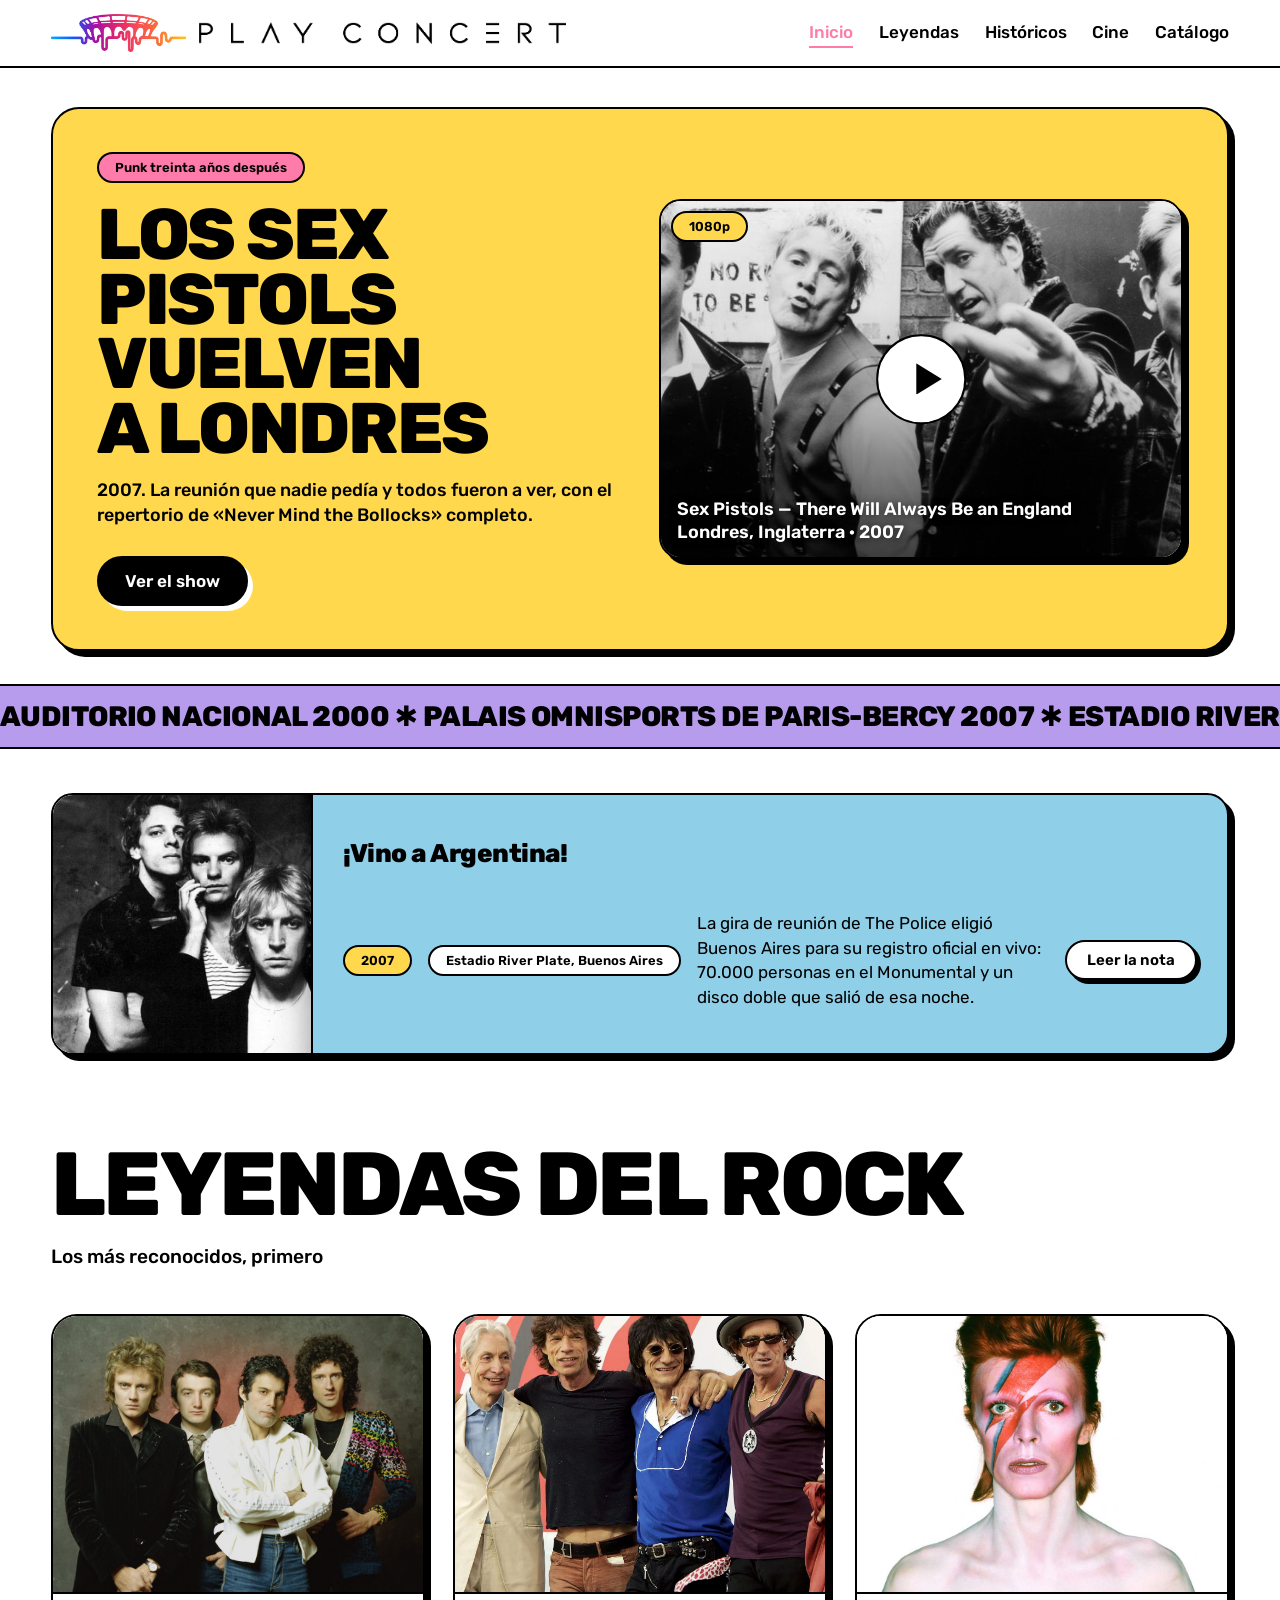
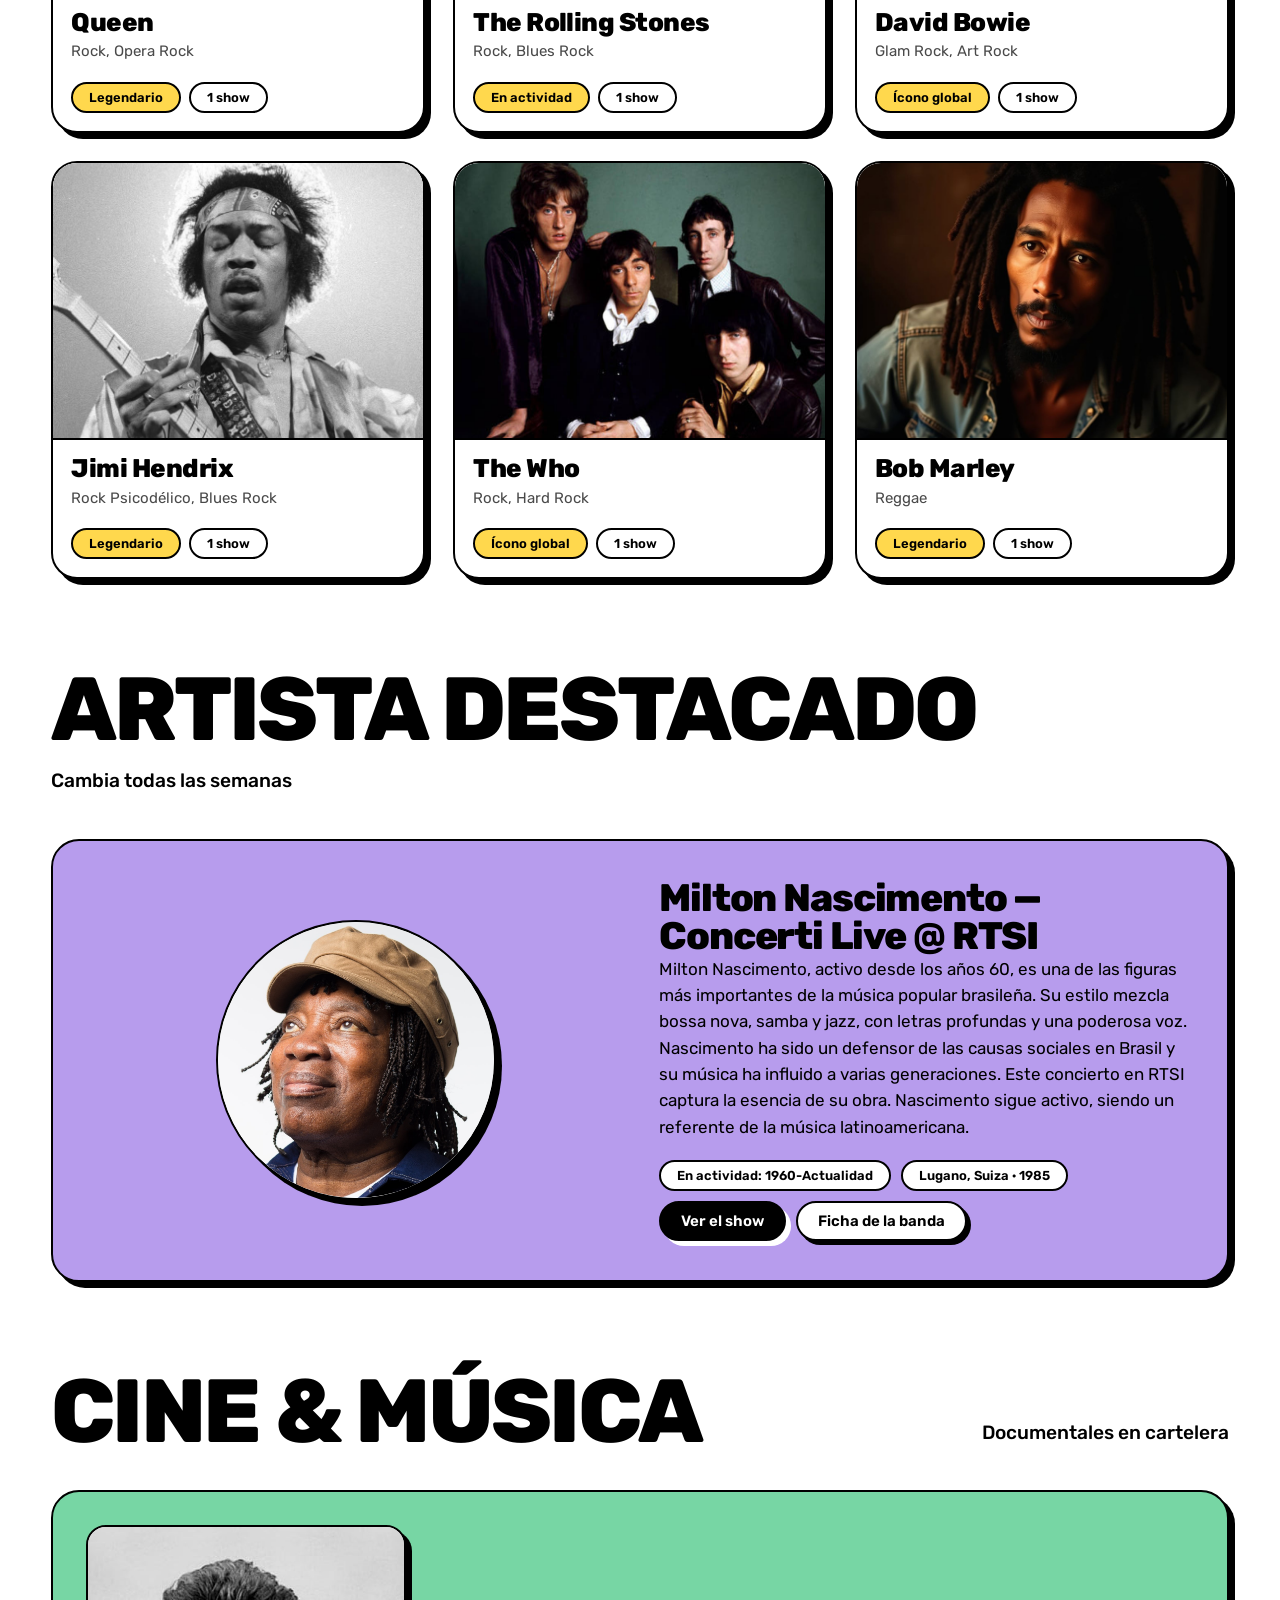
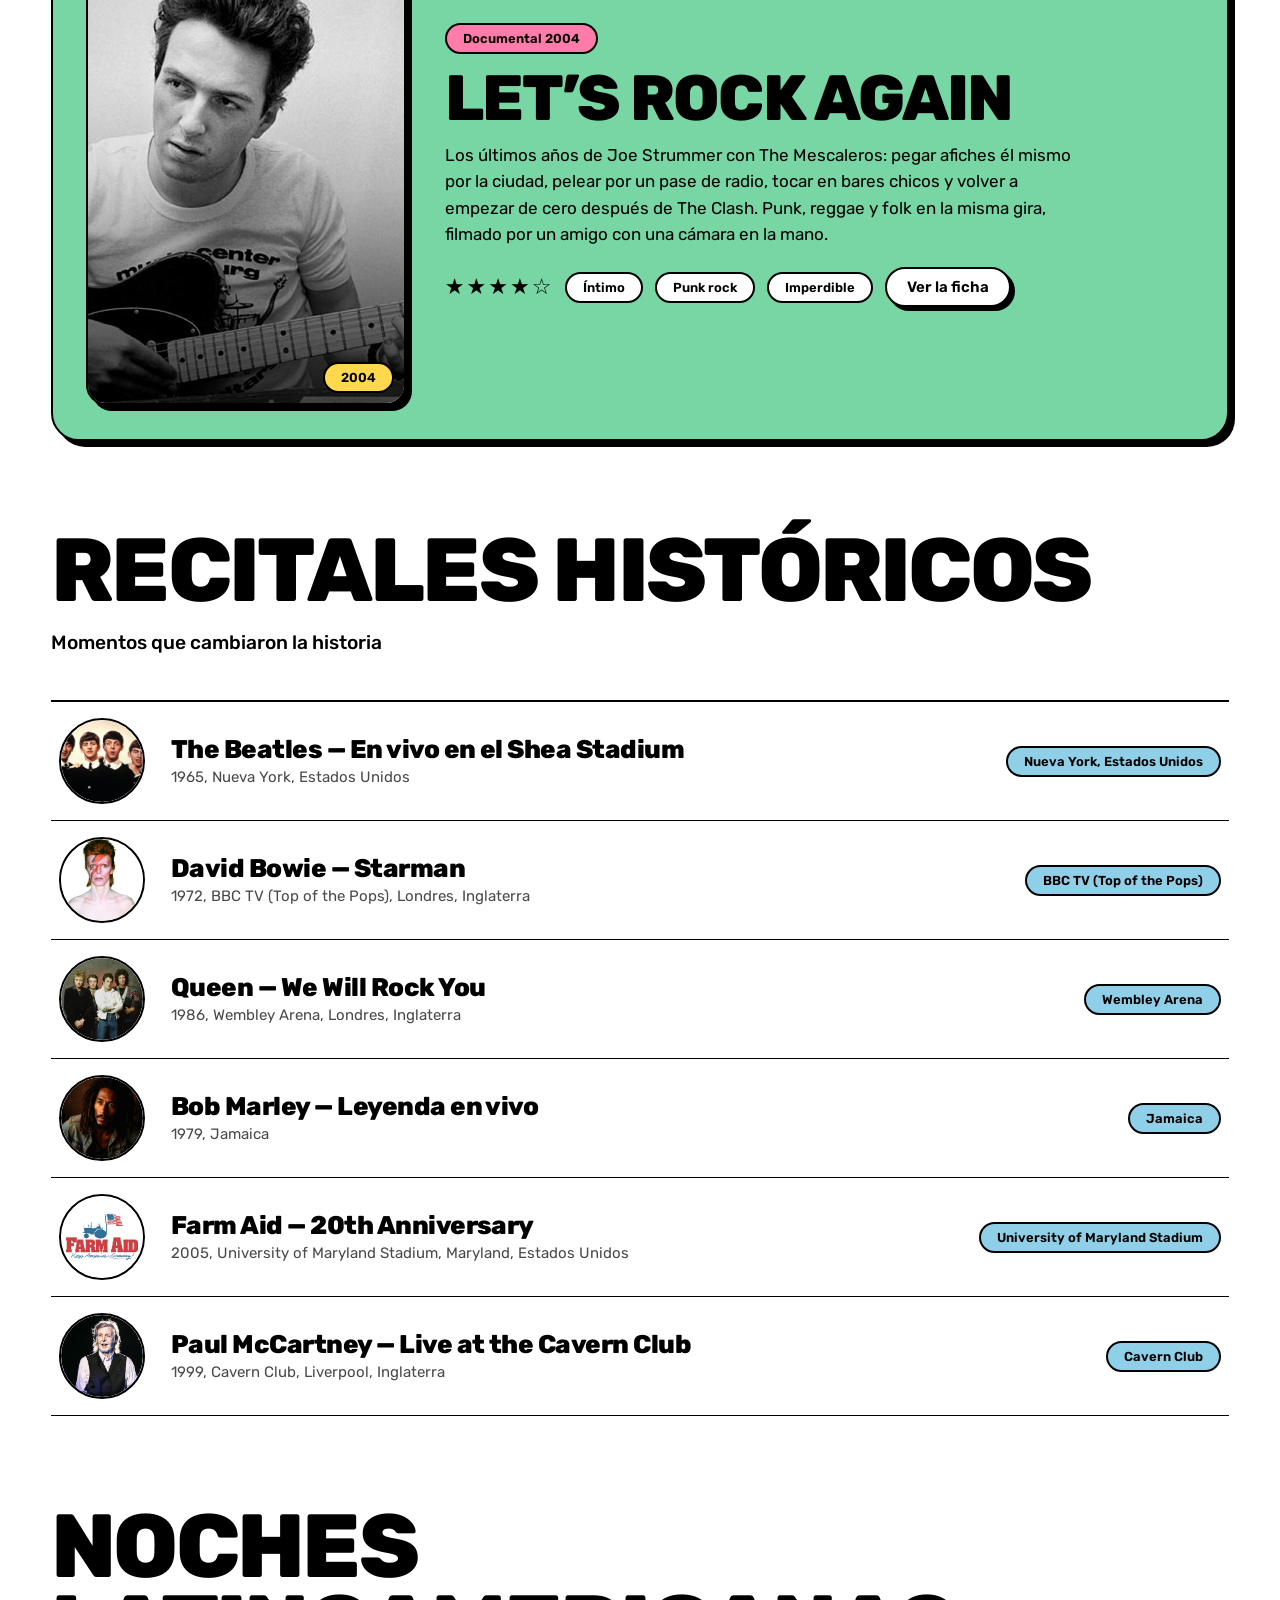
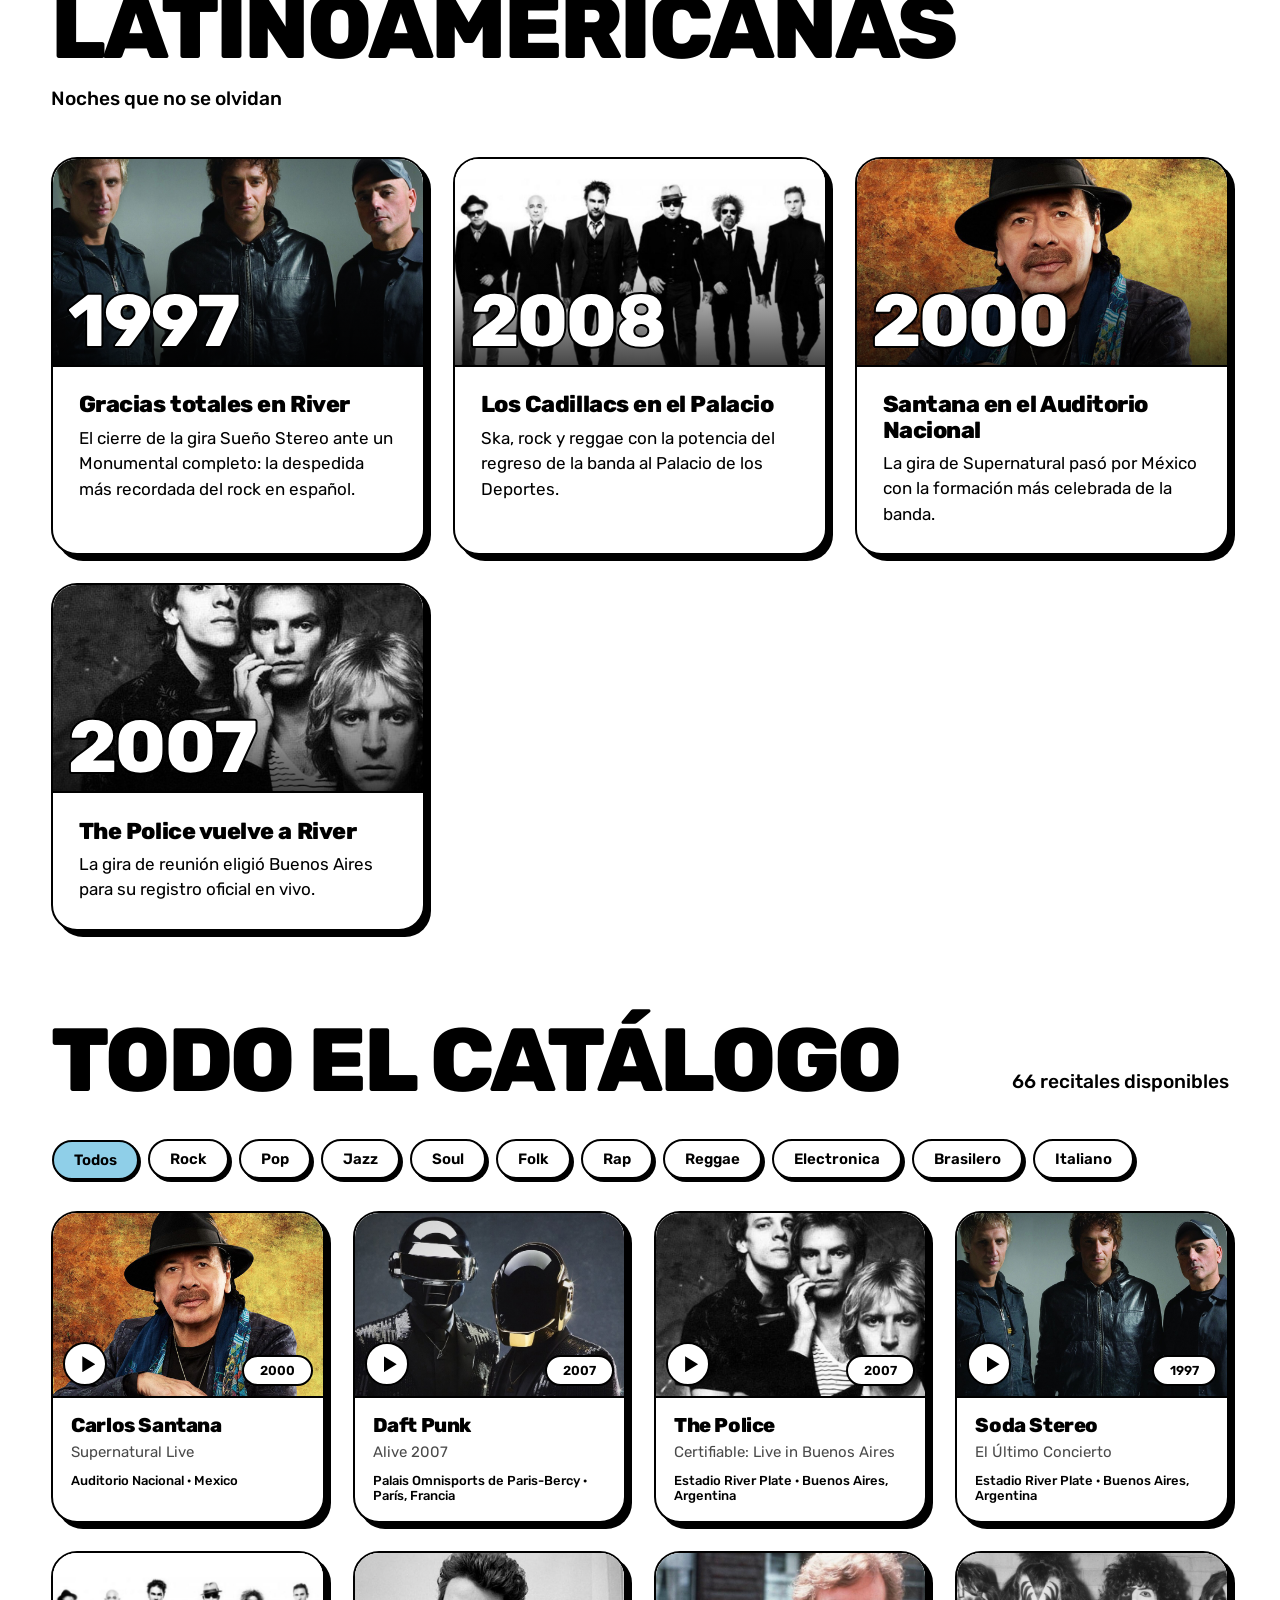
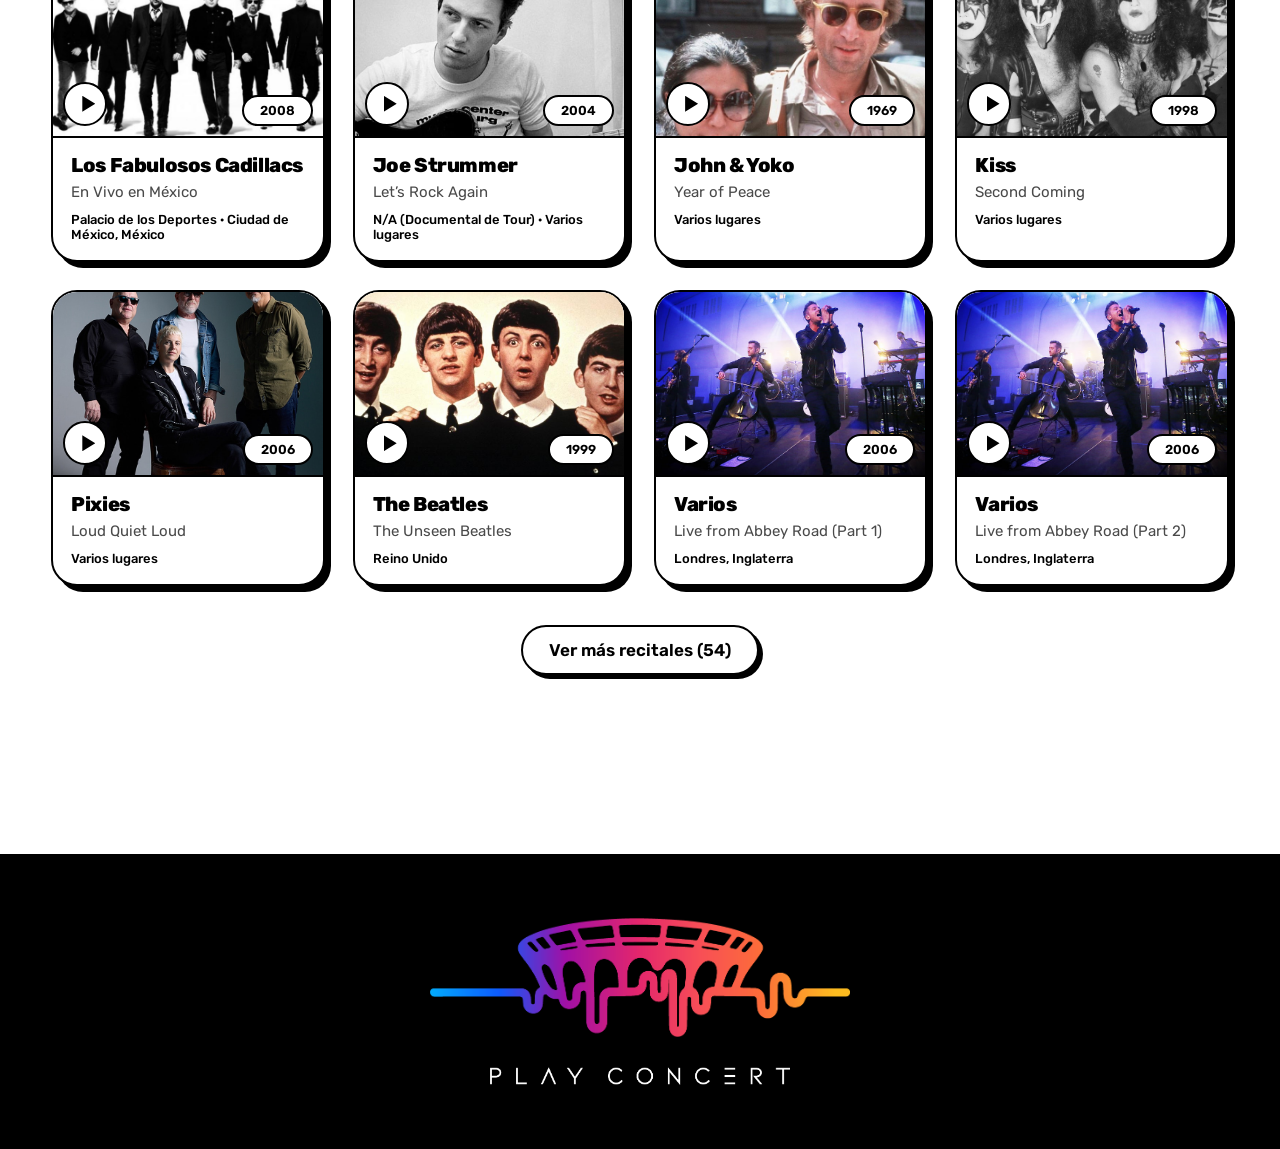
==== index.html @ de70a782 "PlayConcert: sitio de recitales, maquetado completo Multipágina estática sin build ni dependencias, " ====
<!DOCTYPE html>
<html lang="es">
<head>
<meta charset="UTF-8">
<meta name="viewport" content="width=device-width, initial-scale=1.0, viewport-fit=cover">
<title>PlayConcert — Tus bandas favoritas a un click</title>
<meta name="description" content="Recitales completos de las bandas que hicieron historia. Catálogo de shows en vivo, fichas de banda y cine sobre música.">
<link rel="preconnect" href="https://fonts.googleapis.com">
<link rel="preconnect" href="https://fonts.gstatic.com" crossorigin>
<link href="https://fonts.googleapis.com/css2?family=Rubik:ital,wght@0,400;0,500;0,600;0,800;1,400&display=swap" rel="stylesheet">
<link rel="icon" href="favicon.svg" type="image/svg+xml">
<link rel="stylesheet" href="styles.css">
</head>
<body data-pagina="home">

<header class="cabecera">
  <a class="marca" href="index.html">
    <img class="marca__iso" src="assets/marca/iso.png" alt="" width="961" height="273">
    <img class="marca__tipo" src="assets/marca/tipo.png" alt="PlayConcert" width="961" height="57">
  </a>
  <nav class="menu" aria-label="Principal">
    <a href="#inicio" aria-current="page">Inicio</a>
    <a href="#leyendas">Leyendas</a>
    <a href="#historicos">Históricos</a>
    <a href="#cine">Cine</a>
    <a href="#catalogo">Catálogo</a>
  </nav>
</header>

<main id="inicio">

  <!-- Hero: el recital destacado de la semana. Rota solo (semana ISO). -->
  <section class="hero" id="hero" aria-label="Recital destacado de la semana"></section>

  <div class="marquesina" id="marquesina" aria-hidden="true"></div>

  <!-- Alerta destacada: bandas que vinieron o vienen al país. -->
  <section class="seccion" style="padding-top:clamp(28px,3.4vw,52px)" aria-label="Novedad destacada">
    <div id="alerta"></div>
  </section>

  <section class="seccion" id="leyendas">
    <div class="seccion-cabecera">
      <h2 class="titulo-l">Leyendas del rock</h2>
      <p class="seccion-bajada">Los más reconocidos, primero</p>
    </div>
    <div class="grilla grilla--bandas" id="leyendas-grilla"></div>
  </section>

  <!-- Artista destacado: uno distinto por semana, de todo el catálogo. -->
  <section class="seccion">
    <div class="seccion-cabecera">
      <h2 class="titulo-l">Artista destacado</h2>
      <p class="seccion-bajada">Cambia todas las semanas</p>
    </div>
    <div id="destacado"></div>
  </section>

  <section class="seccion" id="cine">
    <div class="seccion-cabecera">
      <h2 class="titulo-l">Cine &amp; música</h2>
      <p class="seccion-bajada">Documentales en cartelera</p>
    </div>
    <div id="cine-caja"></div>
  </section>

  <section class="seccion" id="historicos">
    <div class="seccion-cabecera">
      <h2 class="titulo-l">Recitales históricos</h2>
      <p class="seccion-bajada">Momentos que cambiaron la historia</p>
    </div>
    <div class="lista" id="historicos-lista"></div>
  </section>

  <section class="seccion">
    <div class="seccion-cabecera">
      <h2 class="titulo-l">Noches latinoamericanas</h2>
      <p class="seccion-bajada">Noches que no se olvidan</p>
    </div>
    <div class="grilla grilla--bandas" id="latino-grilla"></div>
  </section>

  <section class="seccion" id="catalogo">
    <div class="seccion-cabecera">
      <h2 class="titulo-l">Todo el catálogo</h2>
      <p class="seccion-bajada" id="catalogo-total">Cargando catálogo</p>
    </div>
    <div class="filtros" id="catalogo-filtros" role="group" aria-label="Filtrar por género"></div>
    <div id="catalogo-grilla" class="grilla grilla--catalogo"></div>
    <div class="vacio oculto" id="catalogo-vacio">
      <img class="vacio__iso" src="assets/marca/iso.png" alt="" width="961" height="273">
      <p>Todavía no hay recitales de ese género en el catálogo.</p>
    </div>
    <div class="centrar" id="catalogo-mas"></div>
  </section>

  <div class="espacio"></div>
</main>

<footer class="pie">
  <img class="pie__iso" src="assets/marca/iso.png" alt="" width="961" height="273">
  <img class="pie__tipo" src="assets/marca/tipo.png" alt="PlayConcert" width="961" height="57">
</footer>

<script type="module" src="app.js"></script>
</body>
</html>
---- styles.css ----
/* =============================================================================
   PLAYCONCERT — hoja de estilos única.
   Neo-brutalismo: borde negro de 2px, sombra dura sin blur, tipografía Rubik
   apretada en mayúsculas para los títulos y paleta plana de cinco colores.

   Regla de oro del proyecto: donde hay un recital, una banda o una película,
   hay una FOTO. Los colores planos son sólo el fondo mientras la imagen carga
   (ver .media) y el borde de las fichas. Nunca un ícono en lugar de la foto.
   ========================================================================== */

/* --------------------------------------------------------------- 1. Tokens */

:root {
  --tinta: #000;
  --papel: #fff;
  --gris: #4a4a4a;
  --gris-suave: #f4f4f4;

  --rosa: #ff7ba9;
  --amarillo: #ffd84d;
  --celeste: #8fcfe8;
  --verde: #77d6a4;
  --violeta: #b79ced;

  --borde: 2px solid var(--tinta);
  --sombra: 6px 6px 0 var(--tinta);
  --sombra-chica: 4px 4px 0 var(--tinta);
  --sombra-alta: 9px 9px 0 var(--tinta);

  --radio: 26px;
  --radio-chico: 22px;
  --pildora: 999px;

  --margen: clamp(16px, 4vw, 56px);
  --aire: clamp(56px, 7vw, 104px);
}

* {
  box-sizing: border-box;
}

html {
  scroll-behavior: smooth;
  scroll-padding-top: 84px;
}

body {
  margin: 0;
  background: var(--papel);
  color: var(--tinta);
  font-family: Rubik, system-ui, -apple-system, sans-serif;
  font-size: 17px;
  -webkit-font-smoothing: antialiased;
  overflow-x: hidden;
}

a {
  color: inherit;
  text-decoration: none;
}

button {
  font: inherit;
  color: inherit;
}

img {
  max-width: 100%;
}

/* Foco visible y consistente: el teclado tiene que poder recorrer todo. */
:focus-visible {
  outline: 3px solid var(--rosa);
  outline-offset: 3px;
}

@media (prefers-reduced-motion: reduce) {
  * {
    animation: none !important;
    transition: none !important;
    scroll-behavior: auto !important;
  }
}

/* ---------------------------------------------------- 2. Piezas compartidas */

.titulo-xl,
.titulo-l,
.titulo-m,
.datos__titulo {
  margin: 0;
  font-weight: 800;
  text-transform: uppercase;
  letter-spacing: -0.03em;
  line-height: 0.9;
  text-wrap: balance;
  /* Palabras largas ("latinoamericanas") no pueden empujar el ancho de la
     columna: en mobile el título parte antes de desbordar la sección. */
  min-width: 0;
  overflow-wrap: break-word;
  hyphens: auto;
}

.titulo-xl {
  font-size: clamp(34px, 5.6vw, 84px);
}
.titulo-l {
  font-size: clamp(34px, 7vw, 104px);
}
/* Igual que .titulo-l pero un escalón abajo: en las páginas internas el H1 es
   el nombre del artista, y las secciones no tienen que pelearle el tamaño. */
.titulo-seccion {
  font-size: clamp(28px, 3.6vw, 56px);
}
.titulo-m {
  font-size: clamp(26px, 3vw, 44px);
  text-transform: none;
  line-height: 1;
}

.pildora {
  display: inline-flex;
  align-items: center;
  gap: 8px;
  border: var(--borde);
  border-radius: var(--pildora);
  background: var(--papel);
  padding: 6px 16px;
  font-size: 13px;
  font-weight: 600;
  white-space: nowrap;
}

.pildora--rosa {
  background: var(--rosa);
}
.pildora--amarilla {
  background: var(--amarillo);
}
.pildora--celeste {
  background: var(--celeste);
}
.pildora--verde {
  background: var(--verde);
}
.pildora--violeta {
  background: var(--violeta);
}

.boton {
  display: inline-flex;
  align-items: center;
  gap: 10px;
  cursor: pointer;
  border: var(--borde);
  border-radius: var(--pildora);
  background: var(--papel);
  padding: 13px 26px;
  font-size: 17px;
  font-weight: 600;
  box-shadow: var(--sombra-chica);
  transition: background 0.14s, transform 0.14s, box-shadow 0.14s;
}

.boton:hover {
  background: var(--amarillo);
  transform: translate(-2px, -2px);
  box-shadow: 6px 6px 0 var(--tinta);
}

.boton:active {
  transform: translate(2px, 2px);
  box-shadow: 2px 2px 0 var(--tinta);
}

.boton--fuerte {
  background: var(--tinta);
  color: var(--papel);
  box-shadow: 5px 5px 0 var(--papel);
}

.boton--fuerte:hover {
  background: var(--papel);
  color: var(--tinta);
  box-shadow: 5px 5px 0 var(--tinta);
}

.boton--chico {
  padding: 9px 20px;
  font-size: 15px;
}

.seccion {
  padding: var(--aire) var(--margen) 0;
}

.seccion-cabecera {
  display: flex;
  align-items: flex-end;
  justify-content: space-between;
  gap: 20px;
  flex-wrap: wrap;
  margin-bottom: clamp(22px, 3vw, 40px);
}

.seccion-bajada {
  margin: 0 0 8px;
  font-size: clamp(17px, 1.5vw, 22px);
  font-weight: 500;
}

/* La caja de imagen. El color plano es sólo el fondo mientras carga la foto;
   `object-position` alto porque casi todas las fotos del catálogo son retratos
   cuadrados y la cara queda arriba del centro geométrico. */
.media {
  display: block;
  position: relative;
  overflow: hidden;
  background: var(--gris-suave);
}

.media img {
  display: block;
  width: 100%;
  height: 100%;
  object-fit: cover;
  object-position: center 32%;
}

.media__marca {
  position: absolute;
  z-index: 1;
}

.media__marca--abajo-der {
  right: 10px;
  bottom: 10px;
}
.media__marca--arriba-izq {
  left: 10px;
  top: 10px;
}

/* Velo negro de abajo hacia arriba, para que el texto sobre foto se lea. */
.media--velo::after {
  content: "";
  position: absolute;
  inset: 0;
  background: linear-gradient(to top, rgb(0 0 0 / 0.72) 0%, rgb(0 0 0 / 0.15) 45%, transparent 70%);
}

/* Estado vacío y 404: el isotipo remata la caja para que no quede pelada. */
.vacio {
  display: grid;
  justify-items: center;
  gap: 20px;
  border: var(--borde);
  border-radius: var(--radio);
  background: var(--gris-suave);
  padding: clamp(24px, 4vw, 48px);
  text-align: center;
  font-size: 20px;
  font-weight: 500;
}

.vacio__iso {
  width: min(100%, 220px);
  height: auto;
  opacity: 0.85;
}

.vacio p {
  margin: 0;
}

.oculto {
  display: none !important;
}

/* Sólo para lectores de pantalla. */
.solo-lectores {
  position: absolute;
  width: 1px;
  height: 1px;
  overflow: hidden;
  clip: rect(0 0 0 0);
  white-space: nowrap;
}

/* ------------------------------------------------------------ 3. Encabezado */

.cabecera {
  position: sticky;
  top: 0;
  z-index: 50;
  background: var(--papel);
  border-bottom: var(--borde);
  display: flex;
  align-items: center;
  justify-content: space-between;
  gap: 16px;
  padding: 14px var(--margen);
  flex-wrap: wrap;
}

/* Lockup de marca: isotipo (estadio + onda) y wordmark, los dos de assets/marca.
   El wordmark viene en blanco puro con alfa, así que sobre fondo claro se
   invierte — `invert(1)` lo pasa a negro puro sin tocar el recorte. Sobre el
   pie negro va como vino. */
.marca {
  display: inline-flex;
  align-items: center;
  gap: clamp(8px, 1vw, 14px);
  line-height: 0;
}

.marca__iso {
  height: clamp(24px, 3vw, 42px);
  width: auto;
}

.marca__tipo {
  height: clamp(13px, 1.7vw, 23px);
  width: auto;
  filter: invert(1);
}

.marca:hover .marca__iso {
  transform: scale(1.06);
}

.marca__iso,
.marca__tipo {
  transition: transform 0.16s;
}

.menu {
  display: flex;
  align-items: center;
  gap: clamp(14px, 2vw, 28px);
  font-size: 17px;
  font-weight: 500;
  overflow-x: auto;
  max-width: 100%;
  scrollbar-width: none;
}

.menu::-webkit-scrollbar {
  display: none;
}

.menu a {
  white-space: nowrap;
  padding: 4px 0;
  border-bottom: 2px solid transparent;
}

.menu a:hover,
.menu a[aria-current="page"] {
  color: var(--rosa);
  border-bottom-color: var(--rosa);
}

/* ------------------------------------------------------------------ 4. Hero */

.hero {
  padding: clamp(20px, 3vw, 40px) var(--margen) 0;
}

.hero__caja {
  border: var(--borde);
  border-radius: 28px;
  box-shadow: var(--sombra);
  background: var(--amarillo);
  padding: clamp(24px, 3.4vw, 56px);
  display: grid;
  grid-template-columns: repeat(auto-fit, minmax(300px, 1fr));
  gap: clamp(28px, 3vw, 56px);
  align-items: center;
}

.hero__volanta {
  margin-bottom: 20px;
}

.hero__bajada {
  margin: 16px 0 28px;
  font-size: clamp(17px, 1.4vw, 21px);
  font-weight: 500;
  line-height: 1.4;
  max-width: 46ch;
}

.hero__foto {
  display: block;
  position: relative;
  border: var(--borde);
  border-radius: var(--radio-chico);
  box-shadow: var(--sombra);
  aspect-ratio: 16 / 11;
  transition: transform 0.16s, box-shadow 0.16s;
}

.hero__foto:hover {
  transform: translate(-3px, -3px);
  box-shadow: var(--sombra-alta);
}

.hero__pie {
  position: absolute;
  left: 16px;
  right: 16px;
  bottom: 14px;
  z-index: 1;
  color: var(--papel);
  font-weight: 600;
  font-size: clamp(15px, 1.4vw, 18px);
  line-height: 1.25;
  text-shadow: 0 1px 8px rgb(0 0 0 / 0.6);
}

/* Botón de play sobre la foto: círculo blanco con el triángulo dibujado en CSS,
   así no depende de ningún ícono cargado aparte. */
.play {
  position: absolute;
  top: 50%;
  left: 50%;
  transform: translate(-50%, -50%);
  z-index: 1;
  display: grid;
  place-items: center;
  width: clamp(58px, 7vw, 96px);
  aspect-ratio: 1;
  border: var(--borde);
  border-radius: 50%;
  background: var(--papel);
  transition: background 0.16s, transform 0.16s;
}

/* El triángulo se recorta de un bloque sólido (nada de bordes transparentes):
   escala parejo con la tipografía y no hay que tocar tres medidas a la vez. */
.play::after {
  content: "";
  width: clamp(16px, 2vw, 26px);
  aspect-ratio: 26 / 32;
  margin-left: 18%;
  background: var(--tinta);
  clip-path: polygon(0 0, 100% 50%, 0 100%);
}

a:hover > .play,
button:hover > .play {
  background: var(--rosa);
  transform: translate(-50%, -50%) scale(1.06);
}

.play--chico {
  width: 44px;
  top: auto;
  left: 10px;
  bottom: 10px;
  transform: none;
}

.play--chico::after {
  width: 13px;
}

a:hover > .play--chico,
button:hover > .play--chico {
  transform: scale(1.08);
}

/* -------------------------------------------------------------- 5. Marquesina */

.marquesina {
  margin-top: clamp(22px, 2.6vw, 40px);
  border-top: var(--borde);
  border-bottom: var(--borde);
  background: var(--violeta);
  overflow: hidden;
  padding: 14px 0;
}

.marquesina__cinta {
  display: flex;
  width: max-content;
  animation: correr 40s linear infinite;
  font-size: clamp(20px, 2.2vw, 30px);
  font-weight: 800;
  text-transform: uppercase;
  letter-spacing: -0.02em;
  white-space: nowrap;
}

.marquesina__cinta span {
  padding-right: 28px;
}

@keyframes correr {
  from {
    transform: translateX(0);
  }
  to {
    transform: translateX(-50%);
  }
}

/* ------------------------------------------------- 6. Banner ¡Vino a Argentina! */

.alerta {
  display: grid;
  grid-template-columns: minmax(180px, 260px) 1fr;
  align-items: stretch;
  gap: 0;
  border: var(--borde);
  border-radius: var(--radio-chico);
  box-shadow: var(--sombra);
  background: var(--celeste);
  overflow: hidden;
}

.alerta__foto {
  border-right: var(--borde);
  min-height: 100%;
}

.alerta__cuerpo {
  padding: clamp(18px, 2.4vw, 30px);
  display: flex;
  align-items: center;
  gap: 16px;
  flex-wrap: wrap;
}

.alerta__titulo {
  margin: 0;
  font-size: clamp(20px, 2vw, 26px);
  font-weight: 800;
  letter-spacing: -0.02em;
  flex: 1 1 100%;
}

.alerta__copete {
  margin: 0;
  font-size: 17px;
  line-height: 1.45;
  flex: 1 1 320px;
  min-width: 220px;
}

@media (max-width: 620px) {
  .alerta {
    grid-template-columns: 1fr;
  }
  .alerta__foto {
    border-right: 0;
    border-bottom: var(--borde);
    aspect-ratio: 16 / 9;
    min-height: 0;
  }
}

/* ---------------------------------------------------------- 7. Grilla y fichas */

.grilla {
  display: grid;
  gap: clamp(18px, 2.2vw, 28px);
}

.grilla--bandas {
  grid-template-columns: repeat(auto-fill, minmax(280px, 1fr));
}
.grilla--catalogo {
  grid-template-columns: repeat(auto-fill, minmax(250px, 1fr));
}
.grilla--relacionados {
  grid-template-columns: repeat(auto-fill, minmax(230px, 1fr));
}

/* Ficha genérica: foto arriba, texto abajo, borde y sombra dura. */
.ficha {
  display: flex;
  flex-direction: column;
  text-align: left;
  overflow: hidden;
  border: var(--borde);
  border-radius: var(--radio);
  box-shadow: var(--sombra);
  background: var(--papel);
  transition: transform 0.16s, box-shadow 0.16s, background 0.16s;
}

.ficha:hover {
  background: var(--amarillo);
  transform: translate(-2px, -2px);
  box-shadow: var(--sombra-alta);
}

.ficha__media {
  aspect-ratio: 16 / 11;
  border-bottom: var(--borde);
}

.ficha__cuerpo {
  padding: 16px 18px 18px;
  display: flex;
  flex-direction: column;
  gap: 6px;
  flex: 1;
}

.ficha__titulo {
  font-size: 20px;
  font-weight: 800;
  letter-spacing: -0.02em;
  line-height: 1.1;
}

.ficha__sub {
  font-size: 15px;
  color: var(--gris);
  line-height: 1.35;
}

.ficha:hover .ficha__sub {
  color: #2a2a2a;
}

.ficha__meta {
  font-size: 13px;
  font-weight: 500;
  margin-top: 4px;
}

.ficha__etiquetas {
  display: flex;
  align-items: center;
  gap: 8px;
  flex-wrap: wrap;
  margin-top: auto;
  padding-top: 14px;
}

/* Ficha de banda: foto más grande y nombre en grande. */
.ficha--banda .ficha__media {
  aspect-ratio: 4 / 3;
}

.ficha--banda .ficha__titulo {
  font-size: clamp(24px, 2vw, 30px);
  line-height: 1;
}

/* --------------------------------------------------- 8. Artista destacado */

.destacado {
  border: var(--borde);
  border-radius: 28px;
  box-shadow: var(--sombra);
  background: var(--violeta);
  padding: clamp(24px, 3vw, 48px);
  display: grid;
  grid-template-columns: repeat(auto-fit, minmax(260px, 1fr));
  gap: clamp(24px, 3vw, 48px);
  align-items: center;
}

.destacado__foto {
  display: block;
  width: clamp(170px, 24vw, 280px);
  aspect-ratio: 1;
  border: var(--borde);
  border-radius: 50%;
  justify-self: center;
  box-shadow: var(--sombra);
  transition: transform 0.16s;
}

.destacado__foto:hover {
  transform: scale(1.03) rotate(-2deg);
}

.destacado__foto .media,
.destacado__foto img {
  border-radius: 50%;
}

.destacado__bio {
  margin: 0 0 20px;
  font-size: 17px;
  line-height: 1.55;
  max-width: 60ch;
}

.destacado__pie {
  display: flex;
  gap: 10px;
  flex-wrap: wrap;
  align-items: center;
}

/* -------------------------------------------------------- 9. Cine & música */

.cine {
  border: var(--borde);
  border-radius: 28px;
  box-shadow: var(--sombra);
  background: var(--verde);
  padding: clamp(22px, 2.6vw, 40px);
  display: grid;
  grid-template-columns: minmax(220px, 320px) 1fr;
  gap: clamp(24px, 3vw, 44px);
  align-items: center;
}

@media (max-width: 720px) {
  .cine {
    grid-template-columns: 1fr;
  }
}

.cine__afiche {
  display: block;
  position: relative;
  width: 100%;
  aspect-ratio: 2 / 3;
  border: var(--borde);
  border-radius: 20px;
  box-shadow: var(--sombra);
  justify-self: center;
  transition: transform 0.16s, box-shadow 0.16s;
}

.cine__afiche:hover {
  transform: translate(-3px, -3px);
  box-shadow: var(--sombra-alta);
}

.cine__titulo {
  margin: 16px 0 14px;
  font-size: clamp(34px, 5vw, 72px);
}

.cine__sinopsis {
  margin: 0 0 20px;
  font-size: 17px;
  line-height: 1.55;
  max-width: 58ch;
}

.cine__datos {
  display: flex;
  align-items: center;
  gap: 12px;
  flex-wrap: wrap;
}

.estrellas {
  font-size: 22px;
  letter-spacing: 2px;
  line-height: 1;
}

/* -------------------------------------------------- 10. Recitales históricos */

.lista {
  border-top: var(--borde);
}

.lista__fila {
  display: flex;
  align-items: center;
  gap: clamp(14px, 2vw, 26px);
  width: 100%;
  text-align: left;
  background: var(--papel);
  border-bottom: 1px solid var(--tinta);
  padding: 16px 8px;
  flex-wrap: wrap;
  /* El corrimiento del hover va por transform y no por padding: mover padding
     en una fila a todo el ancho relayoutea la lista entera en cada pasada. */
  transition: background 0.14s, transform 0.14s;
}

.lista__fila:hover {
  background: var(--amarillo);
  transform: translateX(8px);
}

.lista__foto {
  flex: none;
  width: 86px;
  aspect-ratio: 1;
  border: var(--borde);
  border-radius: 50%;
}

.lista__foto .media,
.lista__foto img {
  border-radius: 50%;
}

.lista__texto {
  flex: 1 1 260px;
  min-width: 0;
}

.lista__titulo {
  display: block;
  font-size: clamp(20px, 2vw, 28px);
  font-weight: 800;
  letter-spacing: -0.02em;
  line-height: 1.05;
}

.lista__sub {
  display: block;
  font-size: 15px;
  color: var(--gris);
  margin-top: 5px;
}

/* ------------------------------------------------------- 11. Rock en español */

.hito {
  text-align: left;
  border: var(--borde);
  border-radius: var(--radio);
  box-shadow: var(--sombra);
  background: var(--papel);
  overflow: hidden;
  display: flex;
  flex-direction: column;
  transition: transform 0.16s, box-shadow 0.16s;
}

.hito:hover {
  transform: translate(-2px, -2px);
  box-shadow: var(--sombra-alta);
}

.hito__media {
  aspect-ratio: 16 / 9;
  border-bottom: var(--borde);
}

.hito__anio {
  position: absolute;
  left: 14px;
  bottom: 6px;
  z-index: 1;
  font-size: clamp(46px, 6vw, 76px);
  font-weight: 800;
  letter-spacing: -0.05em;
  line-height: 1;
  color: var(--papel);
  -webkit-text-stroke: 2px var(--tinta);
}

.hito__cuerpo {
  padding: clamp(18px, 2vw, 26px);
}

.hito__titulo {
  font-size: clamp(20px, 1.8vw, 26px);
  font-weight: 800;
  letter-spacing: -0.02em;
  line-height: 1.1;
}

.hito__desc {
  margin: 8px 0 0;
  font-size: 17px;
  line-height: 1.5;
  max-width: 46ch;
}

/* ----------------------------------------------------------- 12. Filtros */

.filtros {
  display: flex;
  gap: 10px;
  flex-wrap: wrap;
  margin-bottom: clamp(22px, 3vw, 32px);
}

.filtro {
  cursor: pointer;
  border: var(--borde);
  border-radius: var(--pildora);
  padding: 9px 20px;
  font-size: 15px;
  font-weight: 600;
  box-shadow: 3px 3px 0 var(--tinta);
  background: var(--papel);
  transition: background 0.14s, transform 0.14s;
}

.filtro:hover {
  background: var(--amarillo);
}

.filtro[aria-pressed="true"] {
  background: var(--celeste);
  transform: translate(1px, 1px);
  box-shadow: 2px 2px 0 var(--tinta);
}

.centrar {
  display: flex;
  justify-content: center;
  margin-top: clamp(28px, 3vw, 40px);
}

/* ------------------------------------------------- 13. Player y ficha interna */

.interna {
  padding: clamp(20px, 3vw, 40px) var(--margen) 0;
}

.volver {
  margin-bottom: 24px;
}

.reproductor {
  position: relative;
  border: var(--borde);
  border-radius: var(--radio);
  box-shadow: var(--sombra);
  overflow: hidden;
  background: var(--tinta);
}

.reproductor video {
  display: block;
  width: 100%;
  aspect-ratio: 16 / 9;
  background: var(--tinta);
}

/* Tapa con la foto de la banda; se saca al apretar play y queda el video solo,
   con su relación de aspecto real (nada de recortar el material original). */
.tapa {
  position: absolute;
  inset: 0;
  width: 100%;
  padding: 0;
  border: 0;
  cursor: pointer;
  background: var(--tinta);
}

.tapa::after {
  content: "";
  position: absolute;
  inset: 0;
  background: linear-gradient(to top, rgb(0 0 0 / 0.45), transparent 55%);
}

/* Cuando el recital todavía no tiene archivo, se muestra la foto de la banda
   con el aviso encima: sigue habiendo imagen, nunca un cuadro vacío. */
.pendiente {
  position: relative;
  border: var(--borde);
  border-radius: var(--radio);
  box-shadow: var(--sombra);
  overflow: hidden;
  aspect-ratio: 16 / 9;
}

.pendiente__aviso {
  position: absolute;
  inset: 0;
  z-index: 1;
  display: grid;
  place-items: center;
  text-align: center;
  padding: 24px;
  background: rgb(0 0 0 / 0.55);
  color: var(--papel);
}

.pendiente__aviso strong {
  display: block;
  font-size: clamp(22px, 2.4vw, 34px);
  font-weight: 800;
  letter-spacing: -0.02em;
}

.pendiente__aviso p {
  margin: 10px auto 0;
  font-size: 17px;
  line-height: 1.45;
  max-width: 44ch;
}

.datos {
  display: grid;
  grid-template-columns: minmax(280px, 2fr) minmax(260px, 1fr);
  gap: clamp(24px, 3vw, 48px);
  margin-top: 36px;
}

@media (max-width: 860px) {
  .datos {
    grid-template-columns: 1fr;
  }
}

.datos__etiquetas {
  display: flex;
  flex-wrap: wrap;
  gap: 8px;
  margin-bottom: 18px;
}

.datos__titulo {
  margin: 0 0 10px;
  font-size: clamp(32px, 5vw, 72px);
}

.datos__show {
  margin: 0 0 22px;
  font-size: clamp(20px, 2.2vw, 30px);
  font-weight: 500;
  line-height: 1.15;
  max-width: 26ch;
}

.datos__bio {
  margin: 0;
  font-size: 17px;
  line-height: 1.55;
  max-width: 62ch;
  color: #1a1a1a;
}

.panel {
  border: var(--borde);
  border-radius: 24px;
  box-shadow: var(--sombra);
  padding: 22px;
  background: var(--papel);
  align-self: start;
}

.panel h2 {
  margin: 0 0 14px;
  font-size: 20px;
  font-weight: 800;
  letter-spacing: -0.02em;
}

.panel__fila {
  display: flex;
  justify-content: space-between;
  gap: 16px;
  padding: 11px 0;
  border-top: 1px solid var(--tinta);
  font-size: 15px;
}

.panel__fila dt {
  font-weight: 600;
  margin: 0;
}

.panel__fila dd {
  margin: 0;
  text-align: right;
}

.panel__banda {
  display: flex;
  align-items: center;
  gap: 14px;
  margin-top: 18px;
  padding-top: 18px;
  border-top: var(--borde);
}

.panel__banda .avatar {
  flex: none;
  width: 62px;
  aspect-ratio: 1;
  border: var(--borde);
  border-radius: 50%;
}

.panel__banda .avatar .media,
.panel__banda .avatar img {
  border-radius: 50%;
}

/* Reseñas de prensa */
.resenas {
  display: grid;
  grid-template-columns: repeat(auto-fill, minmax(300px, 1fr));
  gap: clamp(18px, 2vw, 26px);
}

.resena {
  border: var(--borde);
  border-radius: var(--radio-chico);
  box-shadow: var(--sombra-chica);
  background: var(--papel);
  padding: 22px;
}

.resena blockquote {
  margin: 0 0 14px;
  font-size: 17px;
  line-height: 1.55;
}

.resena figcaption {
  font-size: 13px;
  font-weight: 600;
  text-transform: uppercase;
  letter-spacing: 0.04em;
}

/* --------------------------------------------------------- 14. Ficha de banda */

.banda-cabecera {
  display: grid;
  grid-template-columns: minmax(220px, 340px) 1fr;
  gap: clamp(24px, 3vw, 48px);
  align-items: center;
  border: var(--borde);
  border-radius: 28px;
  box-shadow: var(--sombra);
  background: var(--amarillo);
  padding: clamp(22px, 3vw, 48px);
}

@media (max-width: 760px) {
  .banda-cabecera {
    grid-template-columns: 1fr;
  }
}

.banda-cabecera__foto {
  width: 100%;
  aspect-ratio: 1;
  border: var(--borde);
  border-radius: var(--radio);
  box-shadow: var(--sombra);
  overflow: hidden;
}

.banda-cabecera__nombre {
  margin: 12px 0 16px;
}

.miembros {
  list-style: none;
  margin: 0;
  padding: 0;
  display: grid;
  grid-template-columns: repeat(auto-fill, minmax(190px, 1fr));
  gap: 10px;
}

.miembros li {
  border: var(--borde);
  border-radius: 14px;
  background: var(--papel);
  padding: 11px 14px;
  font-size: 15px;
}

.miembros strong {
  display: block;
  font-weight: 600;
}

.miembros span {
  color: var(--gris);
  font-size: 13px;
}

/* --------------------------------------------------------------- 15. Nota */

.nota {
  max-width: 74ch;
}

/* Copete: un escalón arriba del cuerpo para que se lea como entrada.
   Va con la especificidad de `.nota__cuerpo p` porque vive adentro de él. */
.nota__cuerpo p.nota__copete {
  font-size: clamp(20px, 2vw, 26px);
  font-weight: 500;
  line-height: 1.4;
}

.nota__cuerpo p {
  font-size: 17px;
  line-height: 1.65;
  margin: 0 0 20px;
}

.nota__foto {
  aspect-ratio: 16 / 9;
  border: var(--borde);
  border-radius: var(--radio);
  box-shadow: var(--sombra);
  overflow: hidden;
  margin-bottom: 28px;
}

/* -------------------------------------------------------------- 16. Pie */

/* Pie: sólo la marca. El isotipo va grande y centrado como remate, con el
   wordmark debajo — sobre negro el blanco original ya contrasta, sin invertir. */
.pie {
  margin-top: var(--aire);
  background: var(--tinta);
  color: var(--papel);
  padding: clamp(40px, 5vw, 72px) var(--margen);
  display: grid;
  justify-items: center;
  gap: clamp(18px, 2.4vw, 30px);
}

.pie__iso {
  width: min(100%, 420px);
  height: auto;
}

.pie__tipo {
  width: min(100%, 300px);
  height: auto;
}

.espacio {
  height: var(--aire);
}
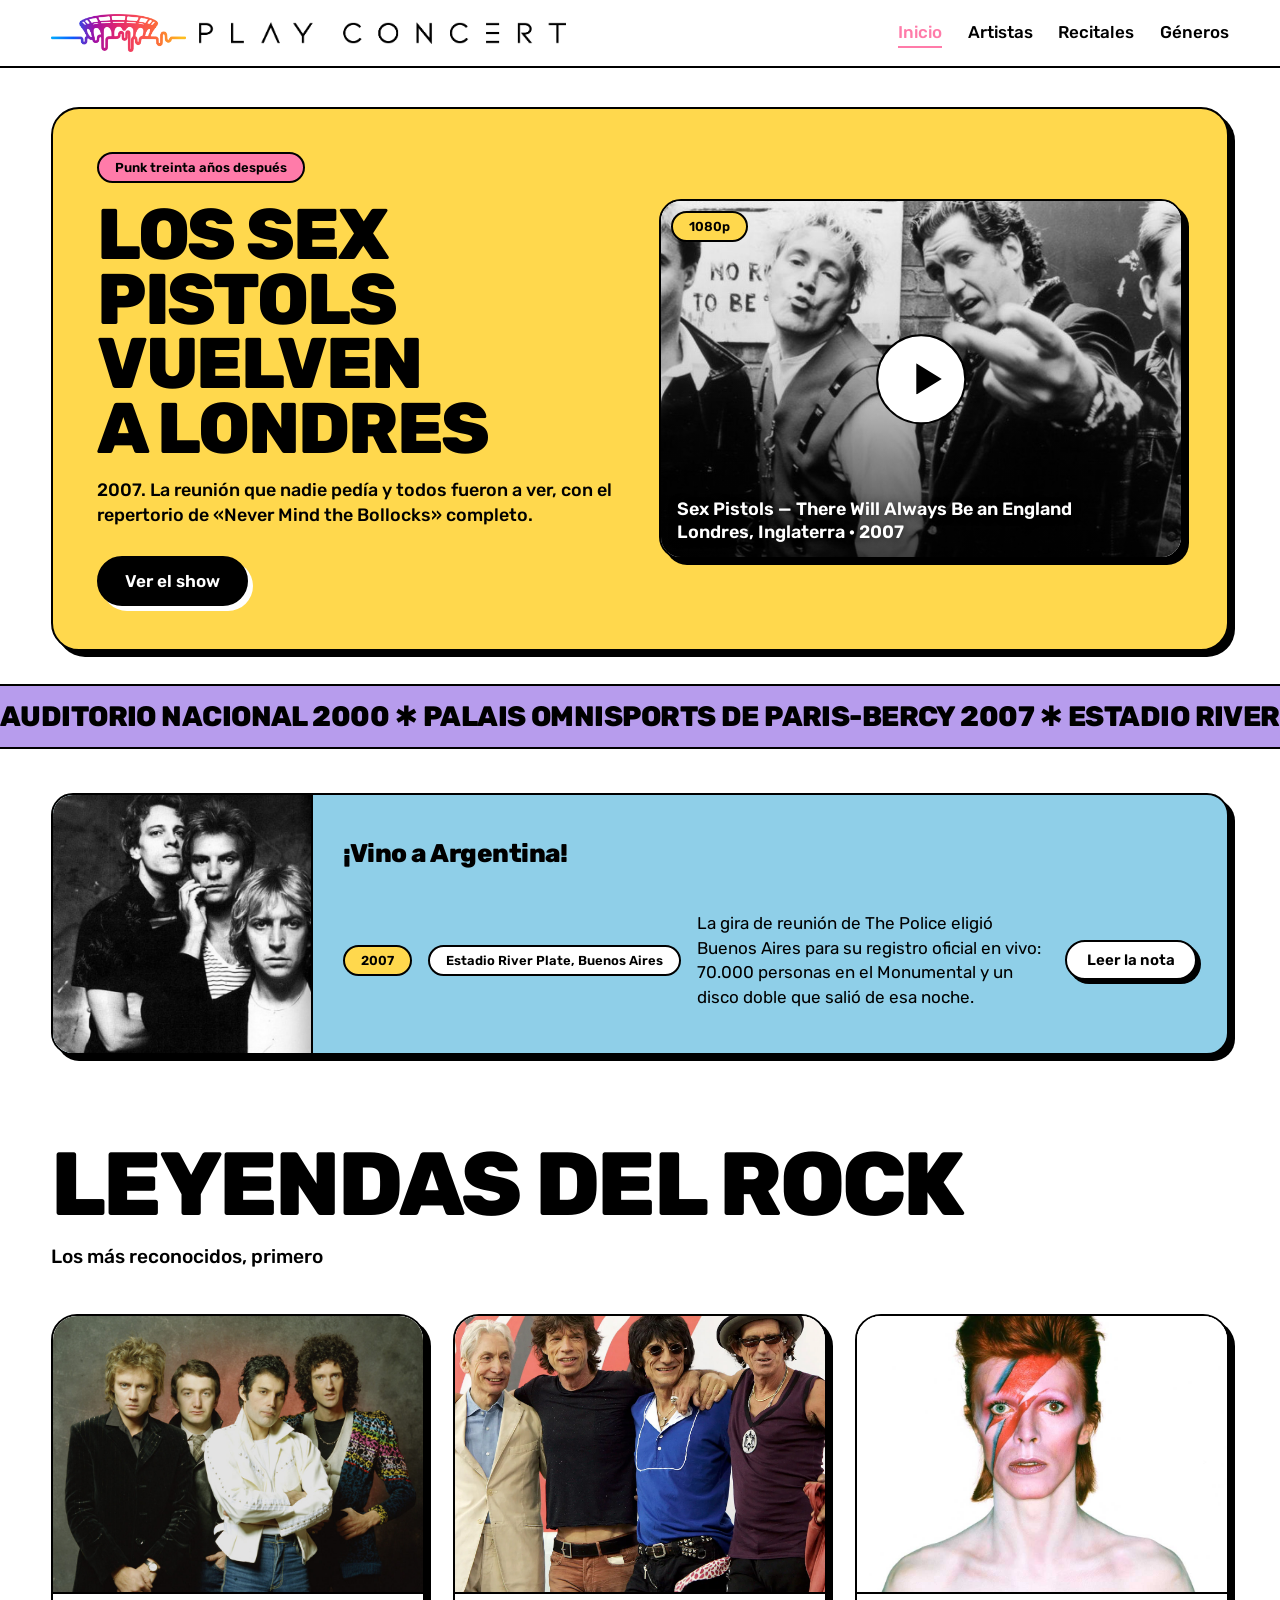
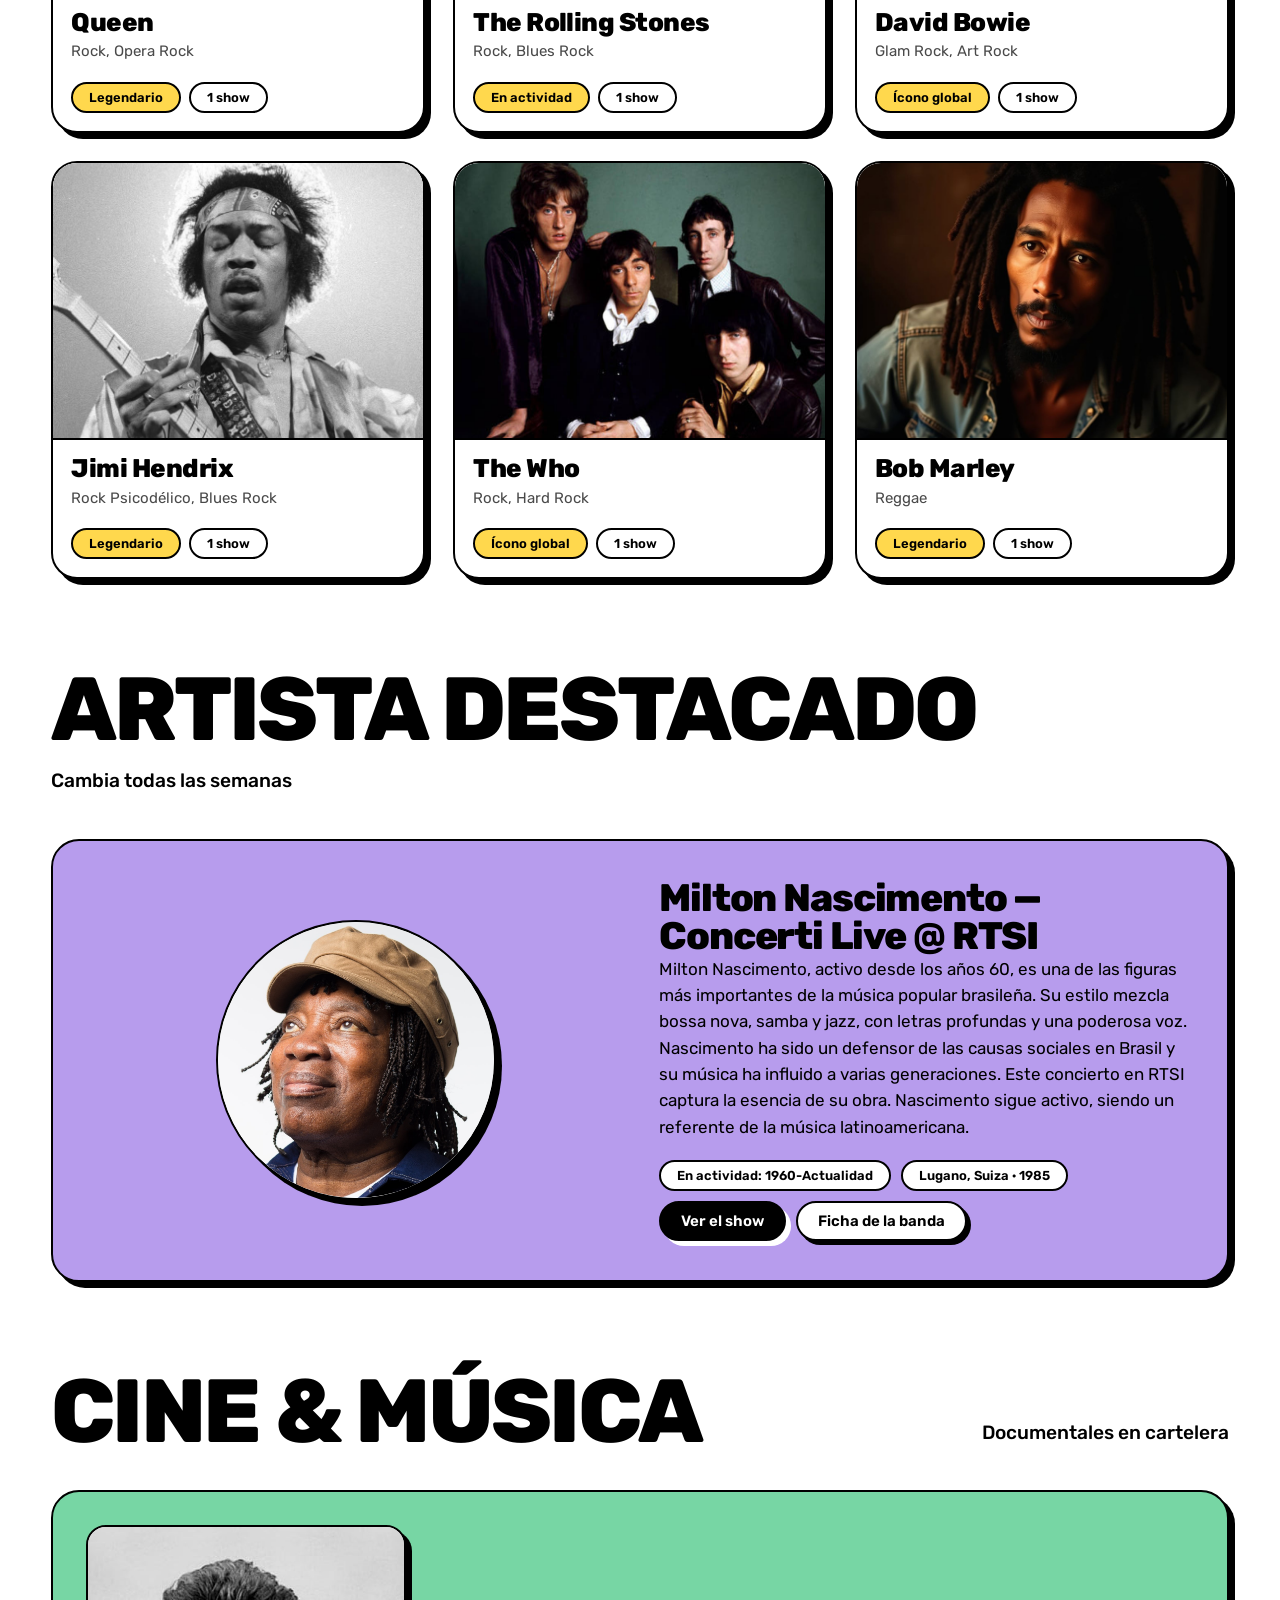
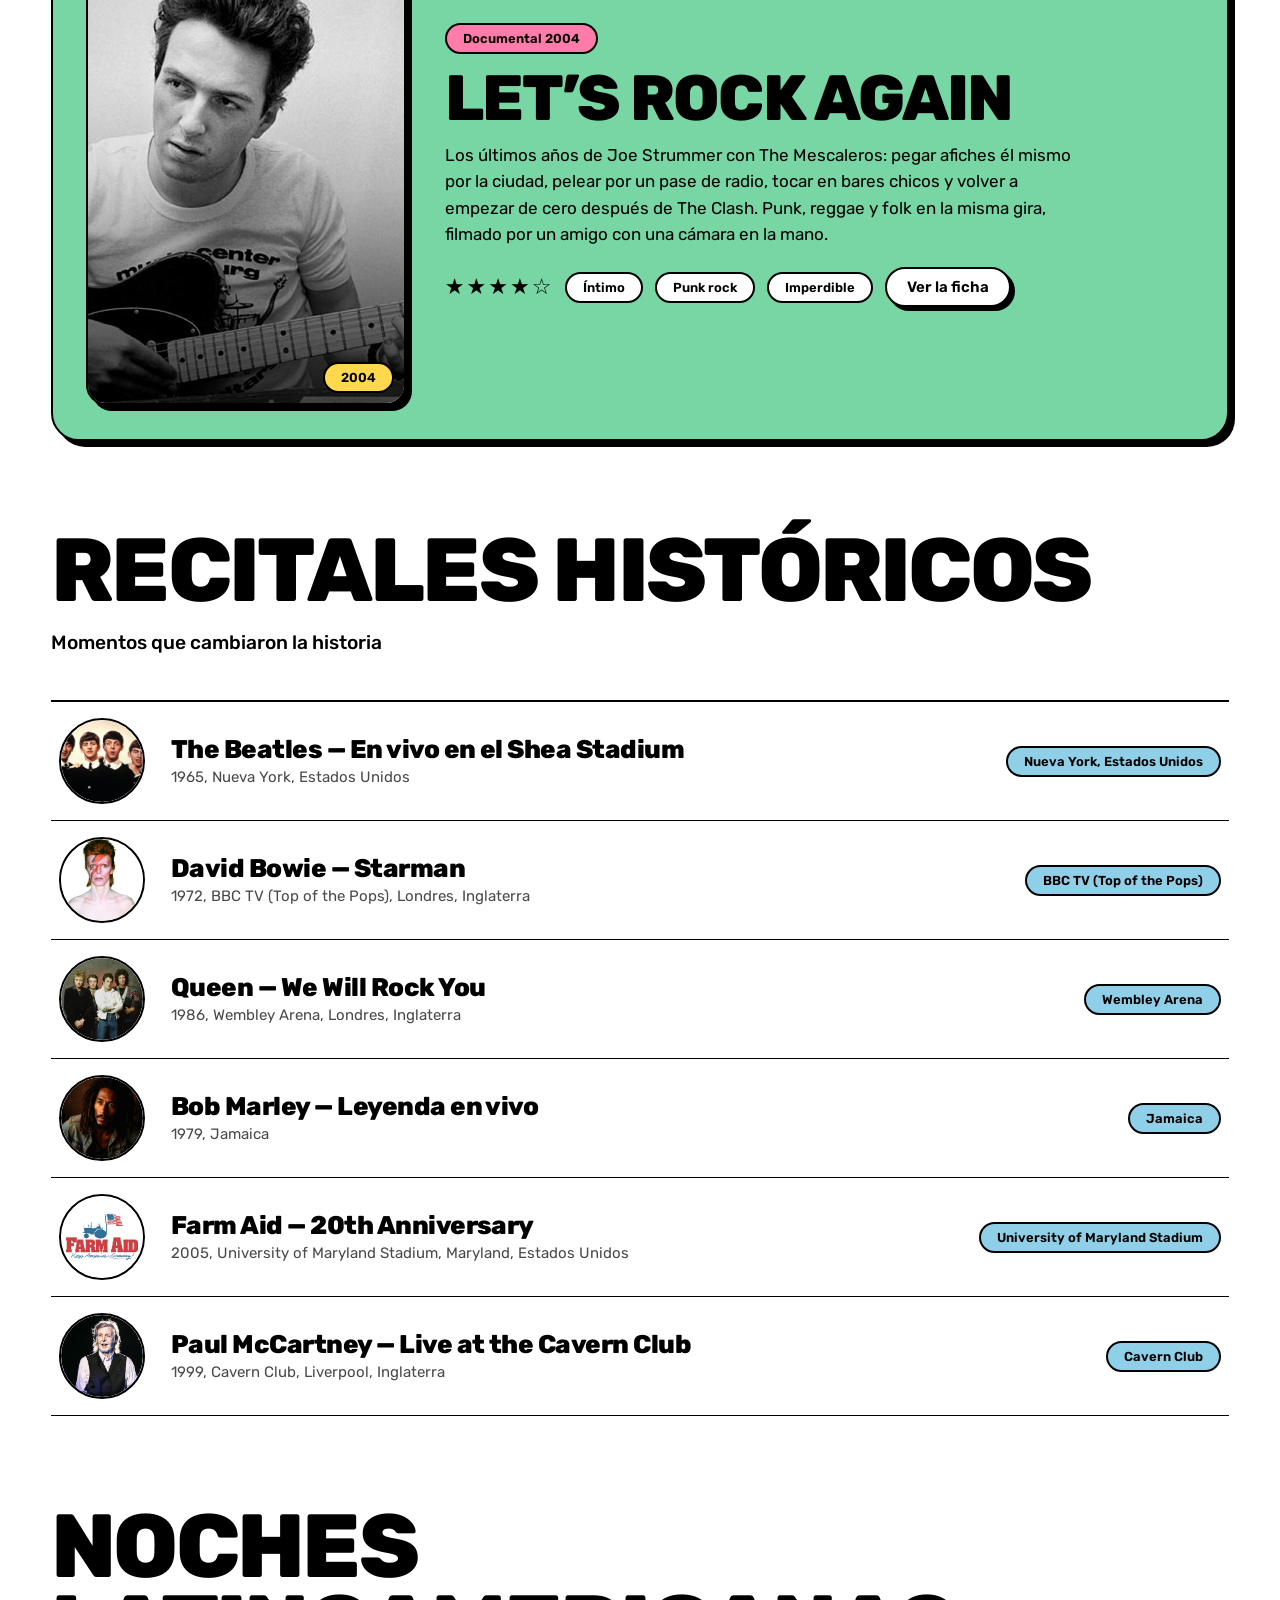
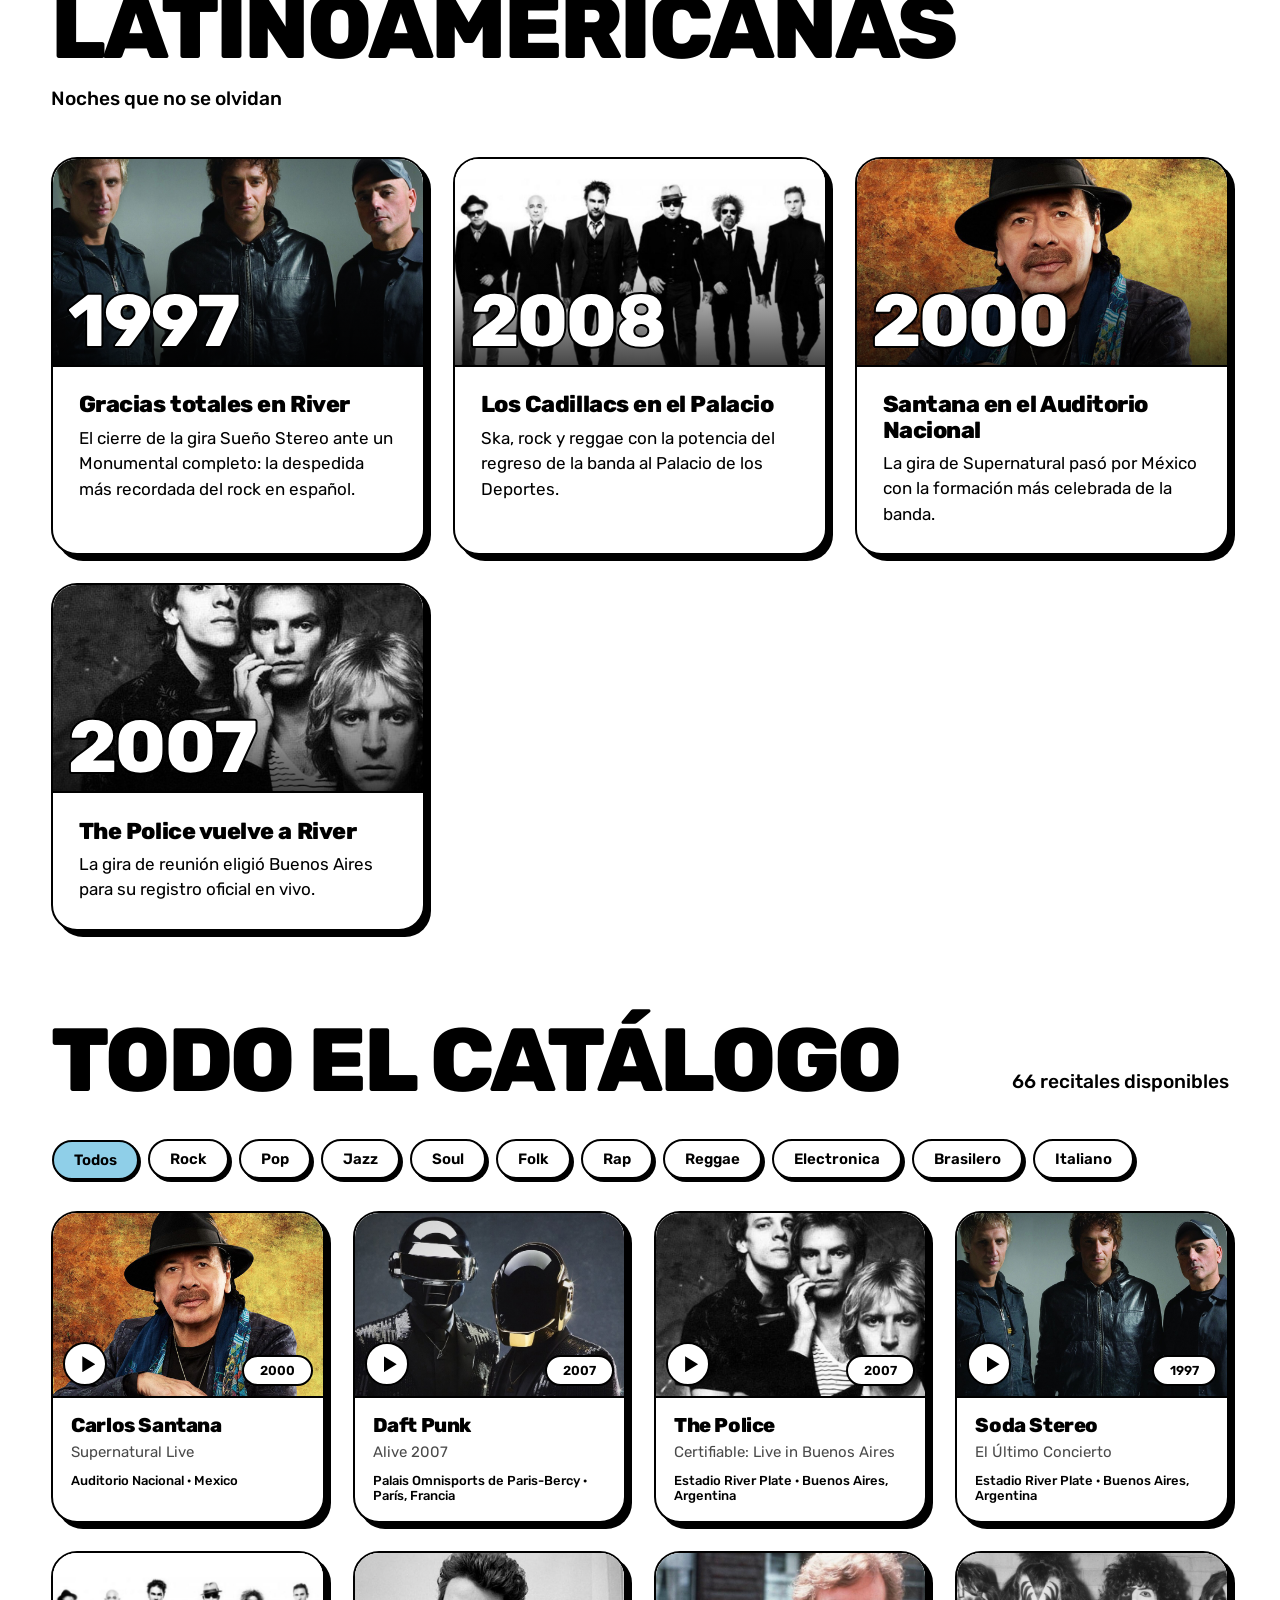
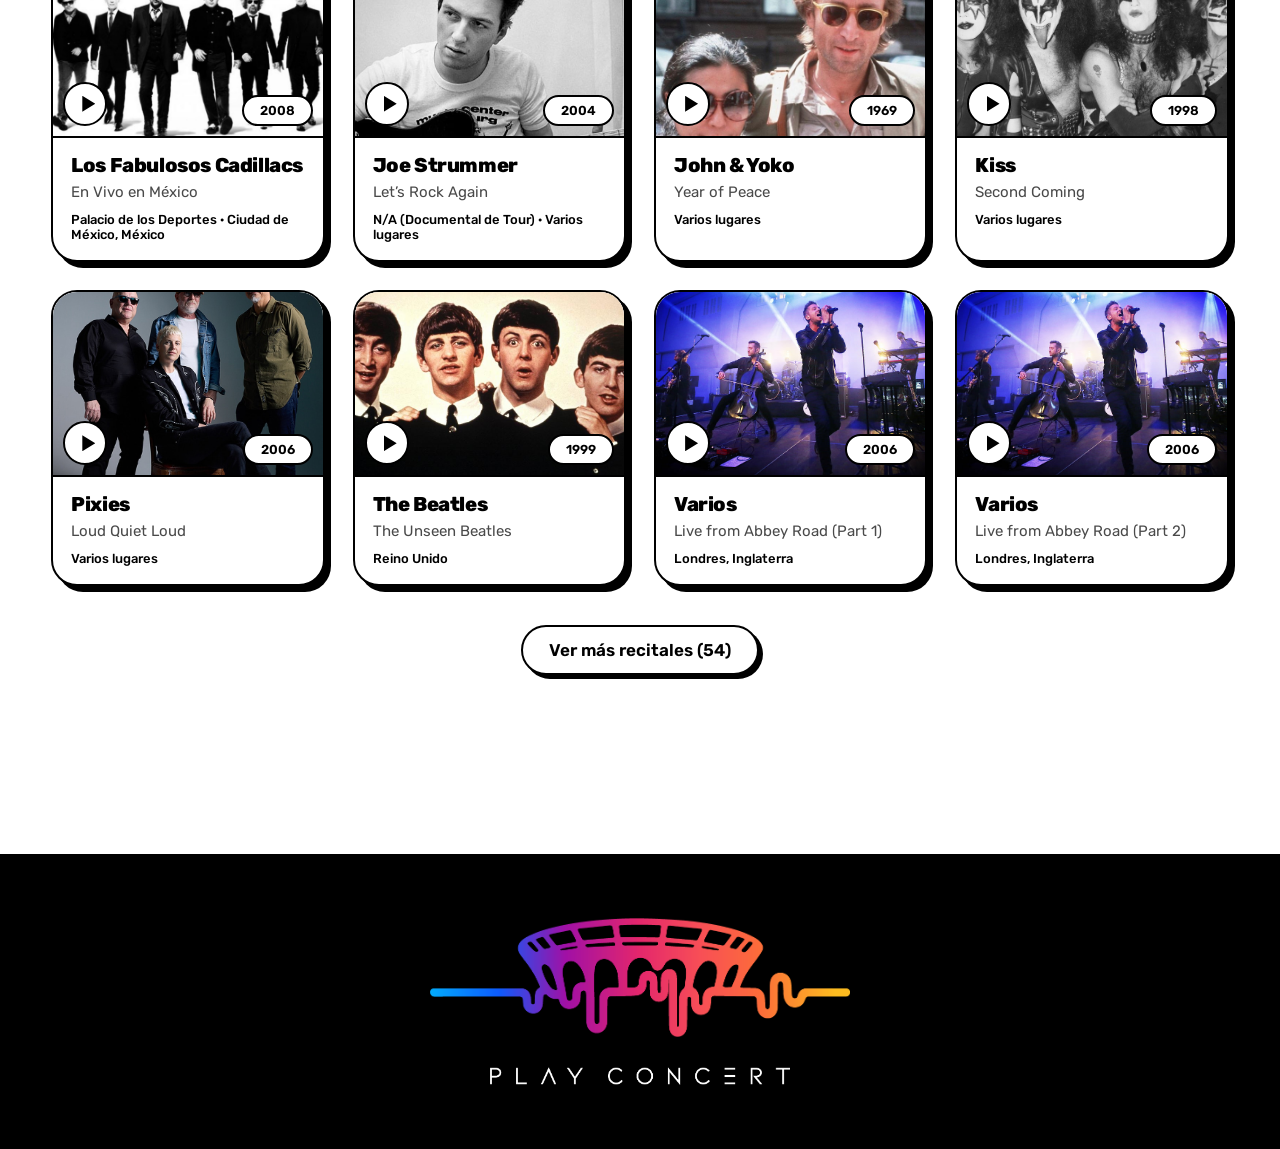
==== commit 67a4047f: "Navegación por secciones: Artistas, Recitales y Géneros El menú deja de saltar a anclas de la home y" ====
--- a/index.html
+++ b/index.html
@@ -19,12 +19,21 @@
     <img class="marca__tipo" src="assets/marca/tipo.png" alt="PlayConcert" width="961" height="57">
   </a>
   <nav class="menu" aria-label="Principal">
-    <a href="#inicio" aria-current="page">Inicio</a>
-    <a href="#leyendas">Leyendas</a>
-    <a href="#historicos">Históricos</a>
-    <a href="#cine">Cine</a>
-    <a href="#catalogo">Catálogo</a>
+    <a href="index.html" aria-current="page">Inicio</a>
+    <a href="artistas.html">Artistas</a>
+    <a href="recitales.html">Recitales</a>
+    <a href="generos.html">Géneros</a>
   </nav>
+  <div class="menu-movil">
+    <label class="solo-lectores" for="ir-a">Ir a una sección</label>
+    <select id="ir-a">
+      <option value="" disabled>Secciones</option>
+      <option value="index.html" selected>Inicio</option>
+      <option value="artistas.html">Artistas</option>
+      <option value="recitales.html">Recitales</option>
+      <option value="generos.html">Géneros</option>
+    </select>
+  </div>
 </header>
 
 <main id="inicio">
--- a/styles.css
+++ b/styles.css
@@ -41,7 +41,11 @@
 
 html {
   scroll-behavior: smooth;
-  scroll-padding-top: 84px;
+  /* El header es sticky y cambia de alto según el ancho (en mobile la marca y
+     el selector van en dos filas), así que el salto a un ancla se corrige con
+     la altura real, que mide `ajustarAnclas()` en app.js. El valor de reserva
+     cubre el caso sin JS. */
+  scroll-padding-top: calc(var(--alto-cabecera, 72px) + 12px);
 }
 
 body {
@@ -361,6 +365,61 @@
   border-bottom-color: var(--rosa);
 }
 
+/* Menú mobile. Abajo de 768px los links no entran al lado de la marca, así
+   que se cambian por un <select>: abre el picker nativo del sistema, que en el
+   teléfono es más cómodo que una lista que se corta. */
+.menu-movil {
+  display: none;
+  position: relative;
+}
+
+.menu-movil select {
+  appearance: none;
+  -webkit-appearance: none;
+  cursor: pointer;
+  width: 100%;
+  border: var(--borde);
+  border-radius: var(--pildora);
+  background: var(--papel);
+  color: var(--tinta);
+  padding: 11px 42px 11px 20px;
+  /* 16px o más: abajo de eso iOS hace zoom al enfocar el campo. */
+  font-size: 16px;
+  font-weight: 600;
+  box-shadow: var(--sombra-chica);
+}
+
+/* La flecha, con el truco del borde: el sitio no usa ningún SVG. */
+.menu-movil::after {
+  content: "";
+  position: absolute;
+  right: 19px;
+  top: 50%;
+  margin-top: -2px;
+  border-left: 5px solid transparent;
+  border-right: 5px solid transparent;
+  border-top: 6px solid var(--tinta);
+  pointer-events: none;
+}
+
+@media (max-width: 767px) {
+  .menu {
+    display: none;
+  }
+
+  .menu-movil {
+    display: block;
+  }
+}
+
+/* Abajo de 500px la marca sola ya ocupa la fila, así que el selector baja a la
+   suya y va a lo ancho: queda deliberado en vez de apretado. */
+@media (max-width: 499px) {
+  .menu-movil {
+    flex: 1 1 100%;
+  }
+}
+
 /* ------------------------------------------------------------------ 4. Hero */
 
 .hero {
@@ -907,6 +966,22 @@
   box-shadow: 2px 2px 0 var(--tinta);
 }
 
+/* "Ordenar" delante de la botonera de Artistas y Recitales. */
+.filtros__rotulo {
+  align-self: center;
+  margin-right: 4px;
+  font-size: 15px;
+  font-weight: 600;
+  color: var(--gris);
+}
+
+/* Cuántos recitales tiene cada género, dentro del botón. */
+.filtro__cuenta {
+  margin-left: 4px;
+  font-weight: 500;
+  opacity: 0.6;
+}
+
 .centrar {
   display: flex;
   justify-content: center;
